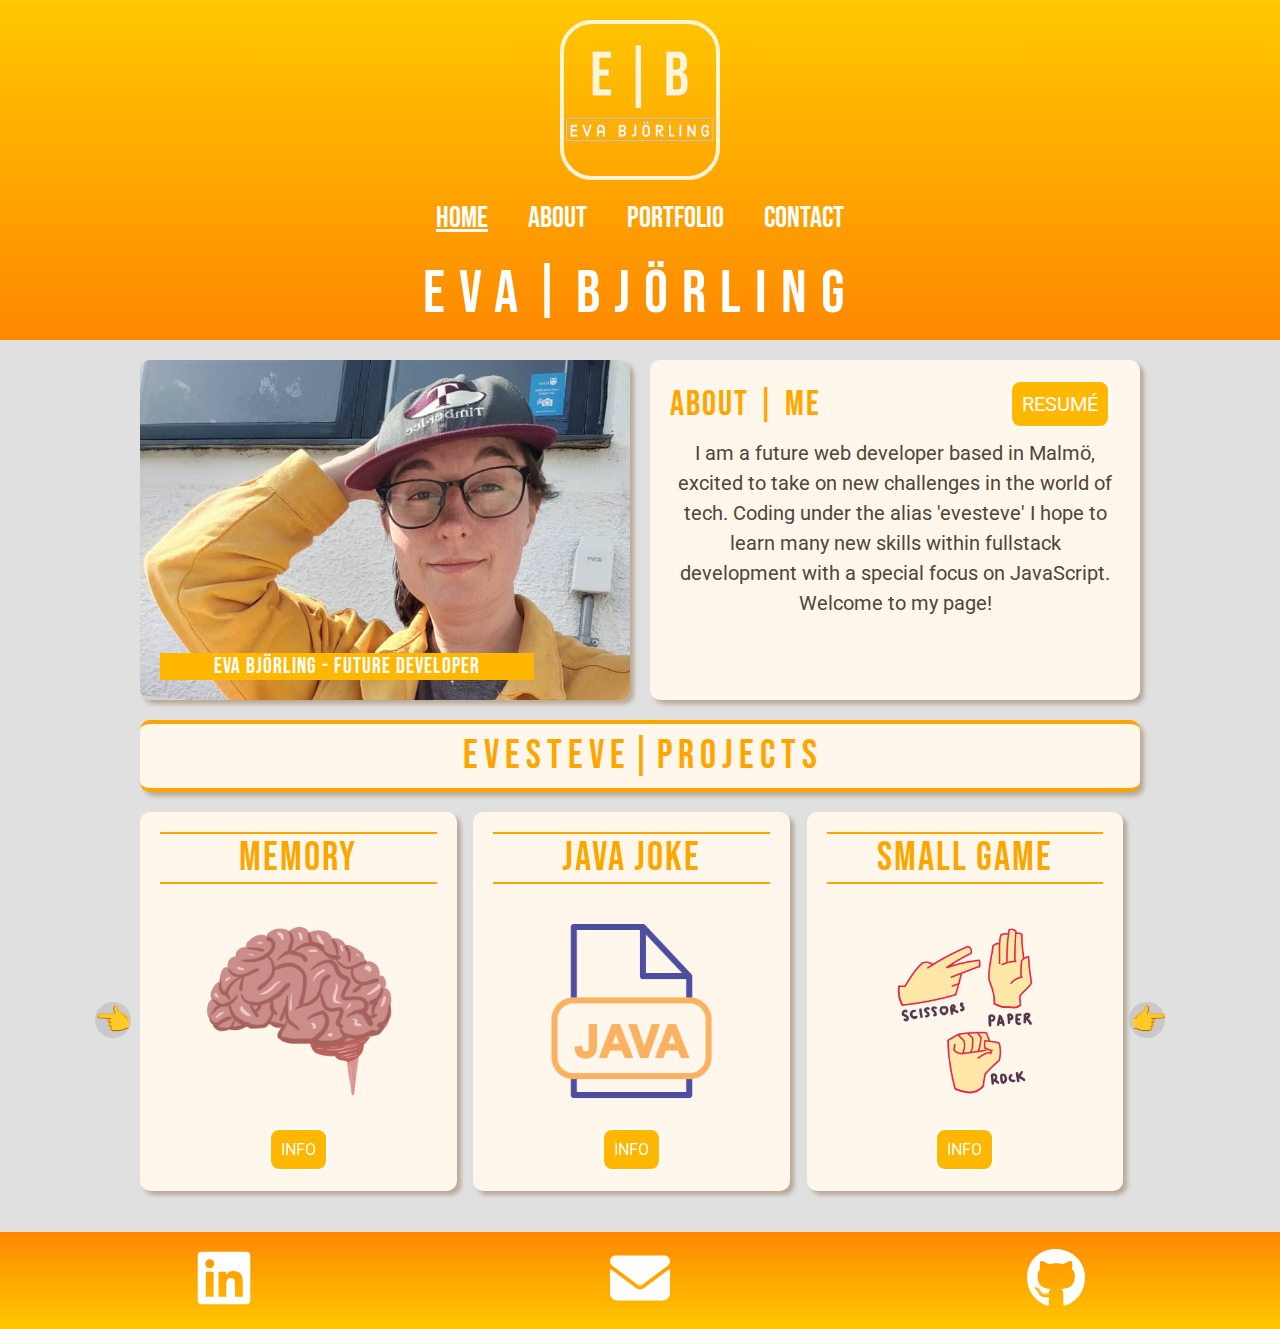
==== index.html @ b90312c4 "club mermaid added to portfolio" ====
<!DOCTYPE html>
<html lang="en">
<head>
    <meta charset="UTF-8">
    <meta name="viewport" content="width=device-width, initial-scale=1.0">
    <meta name="description" content="Homepage of Eva Björling, a future Fullstack JavaScript developer and student at Chas Academy">
    <title>HOME | EVA BJÖRLING</title>
    <link rel="stylesheet" href="./css/home.css">
    <link rel="icon" href="./images/tabby.png" type="image/png" class="tab-icon">


    <link rel="preconnect" href="https://fonts.googleapis.com">
    <link rel="preconnect" href="https://fonts.gstatic.com" crossorigin>
    <link href="https://fonts.googleapis.com/css2?family=Bebas+Neue&family=Roboto&display=swap" rel="stylesheet">
    
</head>
<body>
<!-- HEADER HEADER HEADER -->
    <header>
        <a href="index.html"><img loading="lazy" class="home-icon" src="./images/image.png" alt=""></a>
        <!-- dropdown -->
        <div class="dropdown">
            <a class="dropbtn"><img loading="lazy" class="menu-icon" src="./images/menu.png" alt=""></a>
            <div class="dropdown-content">
              <a id="home" href="index.html">HOME</a>
              <a id="about" href="about.html">ABOUT</a>
              <a id="portfolio" href="projects.html">PORTFOLIO</a>
              <a id="contact" href="contact.html">CONTACT</a>
            </div>
          </div>
        <!-- nav -->
        <nav class="nav">
            <ul>
                <li><a class="link-home" href="index.html">HOME</a></li>
                <li><a class="link-about" href="about.html">ABOUT</a></li>
                <li><a class="link-contact" href="projects.html">PORTFOLIO</a></li>
                <li><a class="link-contact" href="contact.html">CONTACT</a></li>
            </ul>
        </nav>
        <h1 class="my-name"> Eva|Björling </h1>

    </header>
<!-- MAIN MAIN MAIN -->
    <main>
        <div class="profile-div">
            <section class="profile-card profile-picture">
                <h3>Eva Björling - Future Developer</h3>
            </section>
            <section class="profile-card profile-text">
                <div class="about-me">
                    <h3>ABOUT | ME</h3>
                   
                    <a href="about.html" class="about-me-button">RESUMÉ</a>
                   
               </div>
                   <p>I am a future web developer based in Malmö, excited to take on new challenges in the world of tech. Coding under the alias 'evesteve' I hope to learn many new skills within fullstack development with a special focus on JavaScript. Welcome to my page! </p>
            </section>
        </div>

<h3 class="banner projects-banner">e v e s t e v e | P r o j e c t s</h3>

<!-- //källa för karusellen: https://codepen.io/ekeric13/pen/wKOwmg -->
<div class="carousel">
      <div class="carousel-nav nav-left">
        <div class="ion-chevron-left carousel-arrow-icon-left">👈</div>
      </div>

        <div class="carousel-content">
          
          <div class="slide slide-1">
            <section class="project-card card-1">
                <h4>Memory</h4>
                <!-- <p class="project-desc">Memory game designed in html, css and js vanilla!</p> -->
                <img loading="lazy" src="./images/brain.png" alt="brain logo">
                <!-- modals egen design -->
                <button class="card-btn" id="openModalBtn1">INFO</button>

                <div class="modal" id="myModal1">
                    <div class="modal-content">
                        <span id="closeModalBtn1" class="close">&times;</span>
                        <h4>🧠 Memory 🧠</h4>
                        <p>This is a project for Code Jam for Chas Academy's Fullstack Java Extended class of '23. The game is developed in 100% html, css and js vanilla and has four different modes of difficulty. It's super dumb. Check it out!</p>

                        <a class="inside-card-btn" href="https://emojory-evesteve.netlify.app/" target="_blank">TAKE ME THERE!</a>

                    </div>
                </div>
            </section>
          </div>
          <div class="slide slide-2">
            <section class="project-card card-2">
                <h4>Java Joke</h4>
                <!-- <p class="project-desc">Just a dumb Java Joke</p> -->
                <img loading="lazy" src="./images/java.png" alt="java logo">

                <button class="card-btn" id="openModalBtn2">INFO</button>
                <div class="modal" id="myModal2">
                    <div class="modal-content">
                        <span id="closeModalBtn2" class="close">&times;</span>
                        <h4>🪿 Java Joke 🪿</h4>
                        <p>This is just a silly joke by a silly goose. Pay no attention to it. Best be on your way now.. close this window.</p>

                        <a class="inside-card-btn" target="_blank" href="java-joke/index.html">TAKE ME THERE!</a>
                    </div>
                </div>
            </section>          
        </div>
          <div class="slide slide-3">
            <section class="project-card card-3">
                <h4>Small Game</h4>
                <!-- <p class="project-desc">Rock paper scissors created for Code Jam</p> -->
                <img loading="lazy" src="./images/rock-paper-scissors.png" alt="rock paper scissors logo">

                <button class="card-btn" id="openModalBtn3">INFO</button>
                <div class="modal" id="myModal3">
                    <div class="modal-content">
                        <span id="closeModalBtn3" class="close">&times;</span>
                        <h4>🪨Rock, 🧻Paper, ✂️Scissors</h4>
                        <p>This is another project from our Code Jam sessions. A simple rock, paper, scissors game coded 100% in vanilla html, css and javascript!</p>
                        <a class="inside-card-btn" target="_blank" href="https://rock-paper-scissors-evesteve.netlify.app/">TAKE ME THERE!</a>
                    </div>
                 </div>
            </section>          
        </div>
        <div class="slide slide-4">
            <section class="project-card card-4">
                <h4>CSS Grid</h4>
                <!-- <p class="project-desc">A small CSS Grid project</p> -->
                <img loading="lazy" src="./images/css.png" alt="css logo">

                <button class="card-btn" id="openModalBtn4">INFO</button>
                <div class="modal" id="myModal4">
                    <div class="modal-content">
                        <span id="closeModalBtn4" class="close">&times;</span>
                        <h4>🏁CSS Grid🏁</h4>
                        <p>This is a small project to try Grid as a layout, working with responsitivity. The layout with change in laptop, tablet and mobile view. It's a small gallery of my dog Stevie.</p>

                        <a class="inside-card-btn" href="grid-layout-project/index.html" target="_blank">TAKE ME THERE!</a>
                    </div>
                </div> 
            </section>         
        </div>
        <div class="slide slide-5">
            <section class="project-card card-5">
                <h4>Club Mermaid</h4>
                <!-- <p class="project-desc">A small CSS Grid project</p> -->
                <img loading="lazy" src="./images/mermaid.png" alt="css logo">
        
                <button class="card-btn" id="openModalBtn5">INFO</button>
                <div class="modal" id="myModal5">
                    <div class="modal-content">
                        <span id="closeModalBtn5" class="close">&times;</span>
                        <h4>🧜‍♀️Club Mermaid🧜‍♀️</h4>
                        <p>This a side project for my favourite local drag club. It is based on their own website, but improved with more eloborate information, images and responsitivity. Compare with the <a href="https://clubmermaid.se/" target="_blank">original</a></p>
                        
                        <a class="inside-card-btn" href="https://club-mermaid-evesteve.netlify.app/" target="_blank">TAKE ME THERE!</a>
                    </div>       
                </div>
            </section>
        </div>
        <div class="slide slide-6">
            <section class="project-card card-6">
                <h4>Project #6</h4>
                <!-- <p class="project-desc">A small CSS Grid project</p> -->
                <img loading="lazy" src="./images/icons8-question-100.png" alt="css logo">
        
                <button class="card-btn" id="openModalBtn6">INFO</button>
                <div class="modal" id="myModal6">
                    <div class="modal-content">
                        <span id="closeModalBtn6" class="close">&times;</span>
                        <h4>❓Project #6❓</h4>
                        <p>Nothing to see here yet. Come back when I'm wiser, more established, and have my life together</p>
                        <a class="inside-card-btn" href="#" target="_blank">TAKE ME NOWHERE!</a>
                    </div>       
                </div>
            </section>
        </div>
        <div class="slide slide-7">
            <section class="project-card card-7">
                <h4>Project #7</h4>
                <!-- <p class="project-desc">A small CSS Grid project</p> -->
                <img loading="lazy" src="./images/icons8-question-100.png" alt="css logo">
        
                <button class="card-btn" id="openModalBtn7">INFO</button>
                <div class="modal" id="myModal7">
                    <div class="modal-content">
                        <span id="closeModalBtn7" class="close">&times;</span>
                        <h4>❓Project #7❓</h4>
                        <p>Nothing to see here yet. Come back when I'm wiser, more established, and have my life together</p>
                        <a class="inside-card-btn" href="#" target="_blank">TAKE ME NOWHERE!</a>
                    </div>       
                </div>
            </section>
        </div>
        <div class="slide slide-8">
            <section class="project-card card-8">
                <h4>Project #8</h4>
                <!-- <p class="project-desc">A small CSS Grid project</p> -->
                <img loading="lazy" src="./images/icons8-question-100.png" alt="css logo">
        
                <button class="card-btn" id="openModalBtn8">INFO</button>
                <div class="modal" id="myModal8">
                    <div class="modal-content">
                        <span id="closeModalBtn8" class="close">&times;</span>
                        <h4>❓Project #8❓</h4>
                        <p>Nothing to see here yet. Come back when I'm wiser, more established, and have my life together</p>
                        <a class="inside-card-btn" href="#" target="_blank">TAKE ME NOWHERE!</a>
                    </div>       
                </div>
            </section>
        </div>

        <!-- sluttag carousel-content -->
        </div> 

      <div class="carousel-nav nav-right">
        <div class="ion-chevron-right carousel-arrow-icon-right">👉</div>
      </div>
    <!-- sluttag carousel -->
    </div>

    </main>
<!-- FOOTER FOOTER FOOTER -->
    <footer>
        <a href="https://www.linkedin.com/in/eva-bj%C3%B6rling-505058290/" target="_blank">
            <svg xmlns="http://www.w3.org/2000/svg" height="1em" viewBox="0 0 448 512"><!--! Font Awesome Free 6.4.2 by @fontawesome - https://fontawesome.com License - https://fontawesome.com/license (Commercial License) Copyright 2023 Fonticons, Inc. --><style>svg{fill:#ffffff}</style><path d="M416 32H31.9C14.3 32 0 46.5 0 64.3v383.4C0 465.5 14.3 480 31.9 480H416c17.6 0 32-14.5 32-32.3V64.3c0-17.8-14.4-32.3-32-32.3zM135.4 416H69V202.2h66.5V416zm-33.2-243c-21.3 0-38.5-17.3-38.5-38.5S80.9 96 102.2 96c21.2 0 38.5 17.3 38.5 38.5 0 21.3-17.2 38.5-38.5 38.5zm282.1 243h-66.4V312c0-24.8-.5-56.7-34.5-56.7-34.6 0-39.9 27-39.9 54.9V416h-66.4V202.2h63.7v29.2h.9c8.9-16.8 30.6-34.5 62.9-34.5 67.2 0 79.7 44.3 79.7 101.9V416z"/></svg>
        </a>

        <a href="mailto:eva.bjorling@chasacademy.se" target="_blank">
            <svg xmlns="http://www.w3.org/2000/svg" height="1em" viewBox="0 0 512 512"><!--! Font Awesome Free 6.4.2 by @fontawesome - https://fontawesome.com License - https://fontawesome.com/license (Commercial License) Copyright 2023 Fonticons, Inc. --><style>svg{fill:#ffffff}</style><path d="M48 64C21.5 64 0 85.5 0 112c0 15.1 7.1 29.3 19.2 38.4L236.8 313.6c11.4 8.5 27 8.5 38.4 0L492.8 150.4c12.1-9.1 19.2-23.3 19.2-38.4c0-26.5-21.5-48-48-48H48zM0 176V384c0 35.3 28.7 64 64 64H448c35.3 0 64-28.7 64-64V176L294.4 339.2c-22.8 17.1-54 17.1-76.8 0L0 176z"/></svg>
        </a>

        <a href="https://github.com/evesteve94" target="_blank">
            <svg xmlns="http://www.w3.org/2000/svg" height="1em" viewBox="0 0 496 512"><!--! Font Awesome Free 6.4.2 by @fontawesome - https://fontawesome.com License - https://fontawesome.com/license (Commercial License) Copyright 2023 Fonticons, Inc. --><style>svg{fill:#ffffff}</style><path d="M165.9 397.4c0 2-2.3 3.6-5.2 3.6-3.3.3-5.6-1.3-5.6-3.6 0-2 2.3-3.6 5.2-3.6 3-.3 5.6 1.3 5.6 3.6zm-31.1-4.5c-.7 2 1.3 4.3 4.3 4.9 2.6 1 5.6 0 6.2-2s-1.3-4.3-4.3-5.2c-2.6-.7-5.5.3-6.2 2.3zm44.2-1.7c-2.9.7-4.9 2.6-4.6 4.9.3 2 2.9 3.3 5.9 2.6 2.9-.7 4.9-2.6 4.6-4.6-.3-1.9-3-3.2-5.9-2.9zM244.8 8C106.1 8 0 113.3 0 252c0 110.9 69.8 205.8 169.5 239.2 12.8 2.3 17.3-5.6 17.3-12.1 0-6.2-.3-40.4-.3-61.4 0 0-70 15-84.7-29.8 0 0-11.4-29.1-27.8-36.6 0 0-22.9-15.7 1.6-15.4 0 0 24.9 2 38.6 25.8 21.9 38.6 58.6 27.5 72.9 20.9 2.3-16 8.8-27.1 16-33.7-55.9-6.2-112.3-14.3-112.3-110.5 0-27.5 7.6-41.3 23.6-58.9-2.6-6.5-11.1-33.3 2.6-67.9 20.9-6.5 69 27 69 27 20-5.6 41.5-8.5 62.8-8.5s42.8 2.9 62.8 8.5c0 0 48.1-33.6 69-27 13.7 34.7 5.2 61.4 2.6 67.9 16 17.7 25.8 31.5 25.8 58.9 0 96.5-58.9 104.2-114.8 110.5 9.2 7.9 17 22.9 17 46.4 0 33.7-.3 75.4-.3 83.6 0 6.5 4.6 14.4 17.3 12.1C428.2 457.8 496 362.9 496 252 496 113.3 383.5 8 244.8 8zM97.2 352.9c-1.3 1-1 3.3.7 5.2 1.6 1.6 3.9 2.3 5.2 1 1.3-1 1-3.3-.7-5.2-1.6-1.6-3.9-2.3-5.2-1zm-10.8-8.1c-.7 1.3.3 2.9 2.3 3.9 1.6 1 3.6.7 4.3-.7.7-1.3-.3-2.9-2.3-3.9-2-.6-3.6-.3-4.3.7zm32.4 35.6c-1.6 1.3-1 4.3 1.3 6.2 2.3 2.3 5.2 2.6 6.5 1 1.3-1.3.7-4.3-1.3-6.2-2.2-2.3-5.2-2.6-6.5-1zm-11.4-14.7c-1.6 1-1.6 3.6 0 5.9 1.6 2.3 4.3 3.3 5.6 2.3 1.6-1.3 1.6-3.9 0-6.2-1.4-2.3-4-3.3-5.6-2z"/></svg>
        </a>
           
    </footer>
<script src="./script/portfolio.js"></script>
<script src="./script/modal-portfolio.js"></script>
</body>
</html>
---- css/home.css ----
*,
*:before,
*:after {
  box-sizing: border-box;
}


body {
    margin: 0;
    font-family:'Roboto', sans-serif;
}
/* HEADER HEADER HEADER */
header {
    display: flex;
    flex-direction: row;
    justify-content: space-between;
    align-items: center;
    padding: 1rem 0;
    background-image: linear-gradient(to top, rgb(255, 136, 0) , rgb(255, 200, 0));
    font-family: 'Bebas Neue', sans-serif;
}

.home-icon {
    display: none;
}

.menu-icon {
    height: 1.5rem;
    width: 1.5rem;
    margin-right: 1rem;
    /* margin: 0;
    margin-left:0; */
}

.dropdown-content {
    display: none;
    position: absolute;
    background-color: rgb(255, 183, 0);
    box-shadow: 0px 8px 16px 0px rgba(0,0,0,0.2);
    z-index: 1;
}
  
  .dropdown-content a {
    color: white;
    padding:1rem;
    text-decoration: none;
    display: block;
    font-size: 1.2rem;
  }

  .dropdown-content a:hover {
    background-color: white;
    color: rgb(255, 183, 0) ;
  }
  
  .dropdown:hover .dropdown-content {
    display: block;
}

#home {
    text-decoration: underline;
}

.nav {
    display: none;
}

.my-name {
    text-align: center;
    color: white;
    font-size: 2rem;
    font-weight: 100;
    letter-spacing: 0.7rem;
    margin: 0.1rem;
    height: 3rem;
    overflow: hidden;
    animation: big 1.5s linear forwards;
}


@keyframes big {
    0%  {
        color: rgb(255, 183, 0);
        transform: translateX(-100%);
    }
    50% {
        transform: translateX(0%) scale(1.5);
    }


}


/* MAIN MAIN MAIN */
main {
    margin: 0;
    padding: 1rem;
    background-color: #DFE0DF;
    min-height: 85vh;
}

.profile-div {
    display: flex;
    flex-direction: column;
}

.profile-card {
    border-radius: 0.5rem;
    width: 100%;
    height: 17rem;
    box-shadow: 0.2rem 0.2rem 0.2rem #B8A99A;

}

.profile-picture {
    display: flex;
    flex-direction: column;
    justify-content: end;
    padding: 1rem;
    color: white;
    background-image: url(../images/profile-test.jpg);
    background-size: cover;
}

.profile-picture h3 {
    font-family: 'Bebas Neue', sans-serif;
    font-size: 1.1rem;
    background-color: rgb(255, 183, 0);
    padding: 0;
    width: 83%;
    margin: 0;
    letter-spacing: 1px;
    font-weight: 100;
    text-align: center;

}

.profile-text {
    padding: 1rem;
    color: white;
    text-align: center;
    margin-top: 1rem;
    background-color: #FFF7EB;
}

.profile-text p {
    margin: 0;
    margin-top: 0.5rem;
    line-height: 1.5;
    color: #514538;
}

.about-me {
    display: flex;
    justify-content: space-between;
    align-items: center;
}

.about-me-button {
    background-color: rgb(255, 183, 0);
    color: white;
    font-size: 1rem;
    border-radius: 0.5rem;
    padding: 0.5rem;
    margin-right: 0.5rem;
    text-decoration: none;
    text-align: center;
    border: 0.1rem solid white; 
}

.about-me-button:hover {
    color: rgb(255, 183, 0);
    background-color: white;
    border: 0.1rem solid rgb(255, 183, 0); 
}

.about-me h3 {
    font-family: 'Bebas Neue', sans-serif;
    font-size: 1.75rem;
    font-weight: 100;
    margin: 0;
    color: orange;
    letter-spacing: 0.1rem;
}

/* .portfolio-div {
    display: flex;
    justify-content: center;
    flex-wrap: wrap;
    gap: 1rem;
} */

.banner {
    text-align: center;
    margin: 0;
    margin-top: 1rem;
    margin-bottom: 1rem;
    border-radius: 0.5rem;
    padding: 0.4rem;
    color: orange;
    font-family: 'Bebas Neue', sans-serif;
    font-size: 2rem;
    font-weight: 100;
    width: 100%;  
    border-top: 0.2rem solid orange;
    border-bottom: 0.2rem solid orange;
    background-color: #FFF7EB;
    box-shadow: 0.2rem 0.2rem 0.2rem #B8A99A;    
}

/* källa: https://codepen.io/ekeric13/pen/wKOwmg */
.carousel {
    position: relative;
    width: 90%;
    height: 280px; 
    margin: 0 auto;
    gap: 1rem;
  }
  
  .carousel-content {
    position: relative;
    overflow: hidden;
    transition: width .4s;
    height: 100%;
    display: flex;
    justify-content: center;
    gap: 1rem;
  }
  
  .slide {
    /* height: 100%; */
    width: 100%;
    position: absolute;
    /* z-index: 2; */
    transition: left .4s cubic-bezier(.47,.13,.15,.89);
  }
  

  .carousel-nav {
    position: absolute;
    top: 50%;
    margin-top: -10px;
    background-color: rgba(150,150,150,.3);
    width: 1.8rem;
    height: 1.8rem;
    /* z-index: 3; */
    cursor: pointer;
    border-radius: 50%;
    border: none;
    outline: none;
    color: white;
    display: flex;
    justify-content: center;
    align-items: center;
    font-size: 1.5rem;
  }

  .carousel-nav:hover {
    transform: scale(1.4);
    transition: 0.5s;
    color: rgb(255, 183, 0);
  }
  
  .nav-left {
    left: -30px;
  }
  
  .nav-right {
    right: -25px;
  }
  
  .carousel-arrow-icon-left {
    margin-right: 2px;
    margin-bottom: 2px;
  }
  
  .carousel-arrow-icon-right {
    margin-left: 3px;
    margin-bottom: 2px;
  }
.project-card {
    width: 95%;
    height: 100%;
    display: flex;
    flex-direction: column;
    justify-content: space-between;
    align-items: center;
    border-radius: 0.5rem;
    padding: 1rem;
    color: #514538;
    font-size: 1.5rem;
    font-family: 'Bebas Neue', sans-serif;
    background-color: #FFF7EB;
    box-shadow: 0.2rem 0.2rem 0.2rem #B8A99A;
    letter-spacing: 0.1rem;   
}

.project-card h4 {
    margin: 0rem;
    width: 100%;
    text-align: center;
    font-weight: lighter;
    border-top: 0.1rem solid;
    border-bottom: 0.1rem solid;
    margin-bottom: 0.5rem;
    color: orange;
}


.project-desc {
    font-family:'Roboto', sans-serif;
    font-size: small;
    text-align: center;
    margin: 0;
    line-height: 1.5;
}


.card-btn {
    background-color: rgb(255, 183, 0);
    color: white;
    font-size: 1rem;
    font-family:'Roboto', sans-serif;
    border-radius: 0.5rem;
    padding: 0.5rem;
    text-decoration: none;
    text-align: center;
    border: 0.1rem solid white; 
}

.card-btn:hover {
    color: rgb(255, 183, 0);
    background-color: white;
    border: 0.1rem solid rgb(255, 183, 0); 
}

.inside-card-btn {
    background-color: rgb(255, 183, 0);
    color: white;
    font-size: 1rem;
    font-family:'Roboto', sans-serif;
    border-radius: 0.5rem;
    padding: 0.5rem;
    text-decoration: none;
    text-align: center;
    border: 0.1rem solid white; 
}


.inside-card-btn:hover {
    color: rgb(255, 183, 0);
    background-color: white;
    border: 0.1rem solid rgb(255, 183, 0); 
}


img {
    width: 90%;
    height: auto;
    opacity: 0.85;
    margin: 1rem 0;
}


/* MODAL STYLING */
.modal {
    display: none;
}

.modal-showing{
    display:block;
    position: fixed;
    top: 0;
    left: 0;
    width: 100%;
    height: 100%;
    background-color: rgba(0, 0, 0, 0.612);
    z-index: 100; 
}

.modal-content {
    background-color: #FFF7EB;
    margin: 15% auto;
    padding: 1rem;
    width: 70%;
    max-width: 400px;
    border-radius: 0.5rem;
    padding: 1rem;
    text-align: center;
    color: #514538;
    font-size: 1rem;
}

.modal-content p {
    font-family:'Roboto', sans-serif;
    letter-spacing: normal;
    line-height: 1.5;
    margin-bottom: 2rem;
}

.modal-content h4 {
    font-size: 1.7rem;
}

.close {
    color: #aaa;
    float: right;
    font-size: 2rem;
    font-weight: bold;
    cursor: pointer;
}

.close:hover,
.close:focus {
    color: rgb(255, 136, 0);
    text-decoration: none;
    cursor: pointer;
}


/* FOOTER FOOTER FOOTER */
footer {
    background-image: linear-gradient(to bottom, rgb(255, 136, 0) , rgb(255, 200, 0));
    padding: 0.8rem;
    display: flex;
    justify-content: space-around;
    align-items: center;
}

footer svg {
    width: 3rem;
    height: 3rem;
}

footer a:hover {
    transition: 1s;
    transform: scale(1.2);
}

/* tablet breakpoint */
@media (min-width: 660px) {

    html {
        font-size: 16px;
    }

    main {
        max-width: 100%;
        /* height: 100%; */
        margin: 0 auto;
    }

    header {
        flex-direction: column;
    }

    .home-icon {
        display: block;
        height: 6rem;
        width: 6rem;
        margin: 0;
        position: absolute;
        left: 1rem;
        top: 1rem;
        border: 0.2rem solid white;
        border-radius: 20%;
    }

    .home-icon:hover {
        background-color: rgb(255, 183, 0);
    }


    .dropdown {
        display: none;
    }

    .nav {
        display: flex;
        justify-content: center;
    }
    
    .nav ul {
        padding: 0;
        display: flex;
        margin-top: 0;
    }
    
    .nav li {
        list-style: none;
        display: inline;
    }
    
    .link-about,
    .link-contact,
    .link-projects {
        text-decoration: none;
        font-size: 1.5em;
        color: white;
        padding: 0 1rem;
    }
    
    .link-home {
        text-decoration: underline;
        font-size: 1.5rem;
        color: white;
        padding: 0 1rem;
    }
    
    .nav li a:hover {
        color: rgb(255, 183, 0);
        background-color: white;
    }
    
    .my-name {
        font-size: 3rem;
    }

    .profile-div {
        flex-direction: row;
        gap: 1rem;
    }

    .profile-card {
        width: 50%;
    }

    .profile-text{
        margin: 0;
    }

    .portfolio-div {
        justify-content: space-evenly;
    }

    .carousel {
        height: 310px; 
    }

    .project-card {
        width: 95%;
    }

    .card-3,
    .card-4 {
        margin: 0;
    }
    .project-desc{
        font-size: 0.8rem;
      }
    .project-card img {
        width: 70%;
    }
    .project-card h4 {
        font-size: 2rem;
    }
}

/* desktop breakpoint */
@media (min-width: 920px) {

    html {
        font-size: 20px;
    }


    .card-btn {
        font-size: 0.8rem;
    }

    main {
        display: flex;
        flex-direction: column;
        justify-content: start;
        align-items: center;
    }
    
    .profile-div,
    .carousel,
    .banner {
        max-width: 1000px;
    }

    .carousel {
        position: relative;
        width: 90%;
        height: 400px; 
        margin: 0 auto;
        gap: 1rem;
      }

      .nav-left {
        left: -40px;
      }    

      .modal-content {
        width: 35%;
      }

}

/* extra large screen breakpoint */
@media (min-width: 1100px) {
    
    html {
        font-size: 20px;
    }

    p {
        font-size: 1rem;
    }

    .home-icon {
        position: sticky;
        height: 8rem;
        width: 8rem;
        margin-bottom: 1rem;
    }
    .nav-left {
        left: -45px;
      }    
}
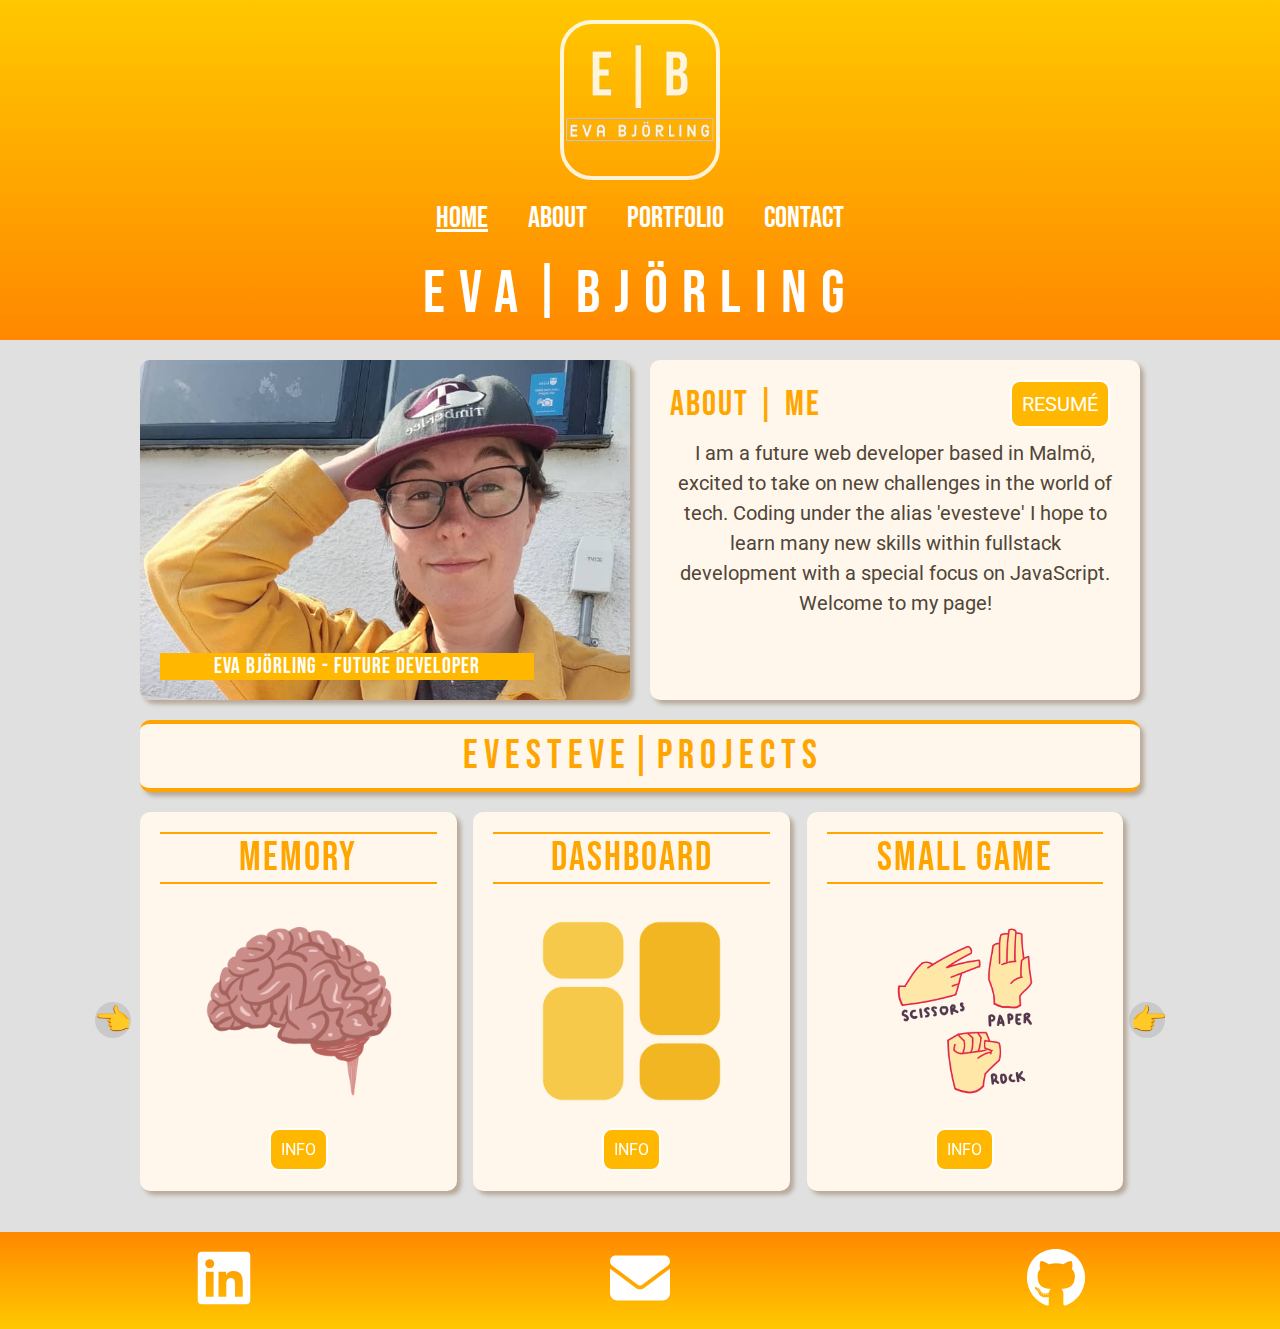
==== commit 69001221: "dashboard added to projects" ====
--- a/index.html
+++ b/index.html
@@ -89,18 +89,18 @@
           </div>
           <div class="slide slide-2">
             <section class="project-card card-2">
-                <h4>Java Joke</h4>
+                <h4>Dashboard</h4>
                 <!-- <p class="project-desc">Just a dumb Java Joke</p> -->
-                <img loading="lazy" src="./images/java.png" alt="java logo">
+                <img loading="lazy" src="./images/layout.png" alt="java logo">
 
                 <button class="card-btn" id="openModalBtn2">INFO</button>
                 <div class="modal" id="myModal2">
                     <div class="modal-content">
                         <span id="closeModalBtn2" class="close">&times;</span>
-                        <h4>🪿 Java Joke 🪿</h4>
-                        <p>This is just a silly joke by a silly goose. Pay no attention to it. Best be on your way now.. close this window.</p>
-
-                        <a class="inside-card-btn" target="_blank" href="java-joke/index.html">TAKE ME THERE!</a>
+                        <h4>🖥️Dashboard🖥️</h4>
+                        <p>An assignment for my Advanced Frontend Dev course, coded 100% vanilla. Weather forecasts are updated in realtime from OpenWeatherAPI, the layout is editable by the user with custom backgrounds fetched from an Unplash API. The title, quick links and notepad content are interactive and saved to the browsers localStorage.</p>
+
+                        <a class="inside-card-btn" target="_blank" href="https://dashboard-evesteve-open-access.netlify.app/">TAKE ME THERE!</a>
                     </div>
                 </div>
             </section>          
@@ -142,7 +142,7 @@
         </div>
         <div class="slide slide-5">
             <section class="project-card card-5">
-                <h4>Club Mermaid</h4>
+                <h4>Mermaid</h4>
                 <!-- <p class="project-desc">A small CSS Grid project</p> -->
                 <img loading="lazy" src="./images/mermaid.png" alt="css logo">
         
@@ -157,6 +157,24 @@
                     </div>       
                 </div>
             </section>
+        </div>
+        <div class="slide slide-8">
+            <section class="project-card card-8">
+                <h4>Java Joke</h4>
+                <!-- <p class="project-desc">Just a dumb Java Joke</p> -->
+                <img loading="lazy" src="./images/java.png" alt="java logo">
+
+                <button class="card-btn" id="openModalBtn8">INFO</button>
+                <div class="modal" id="myModal8">
+                    <div class="modal-content">
+                        <span id="closeModalBtn8" class="close">&times;</span>
+                        <h4>🪿 Java Joke 🪿</h4>
+                        <p>This is just a silly joke by a silly goose. Pay no attention to it. Best be on your way now.. close this window.</p>
+
+                        <a class="inside-card-btn" target="_blank" href="java-joke/index.html">TAKE ME THERE!</a>
+                    </div>
+                </div>
+            </section>          
         </div>
         <div class="slide slide-6">
             <section class="project-card card-6">
--- a/css/home.css
+++ b/css/home.css
@@ -306,7 +306,6 @@
     color: orange;
 }
 
-
 .project-desc {
     font-family:'Roboto', sans-serif;
     font-size: small;
